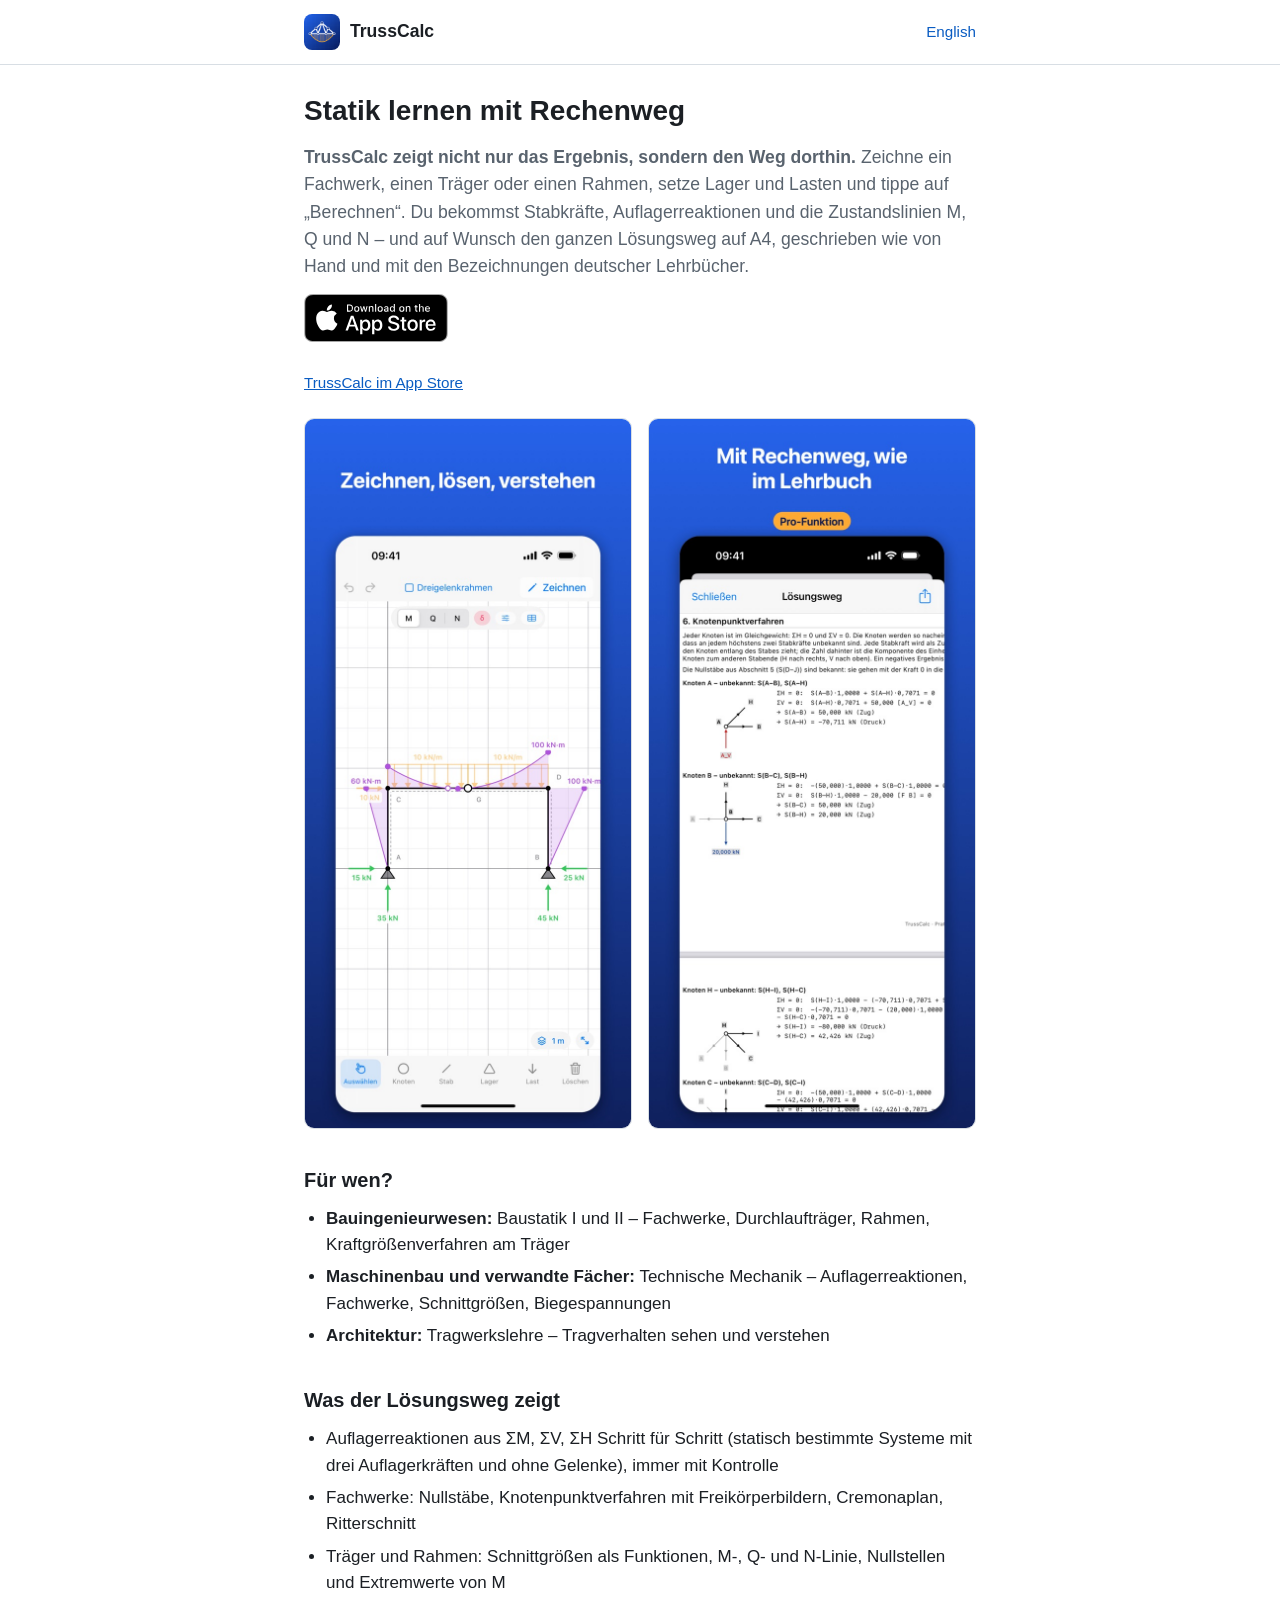
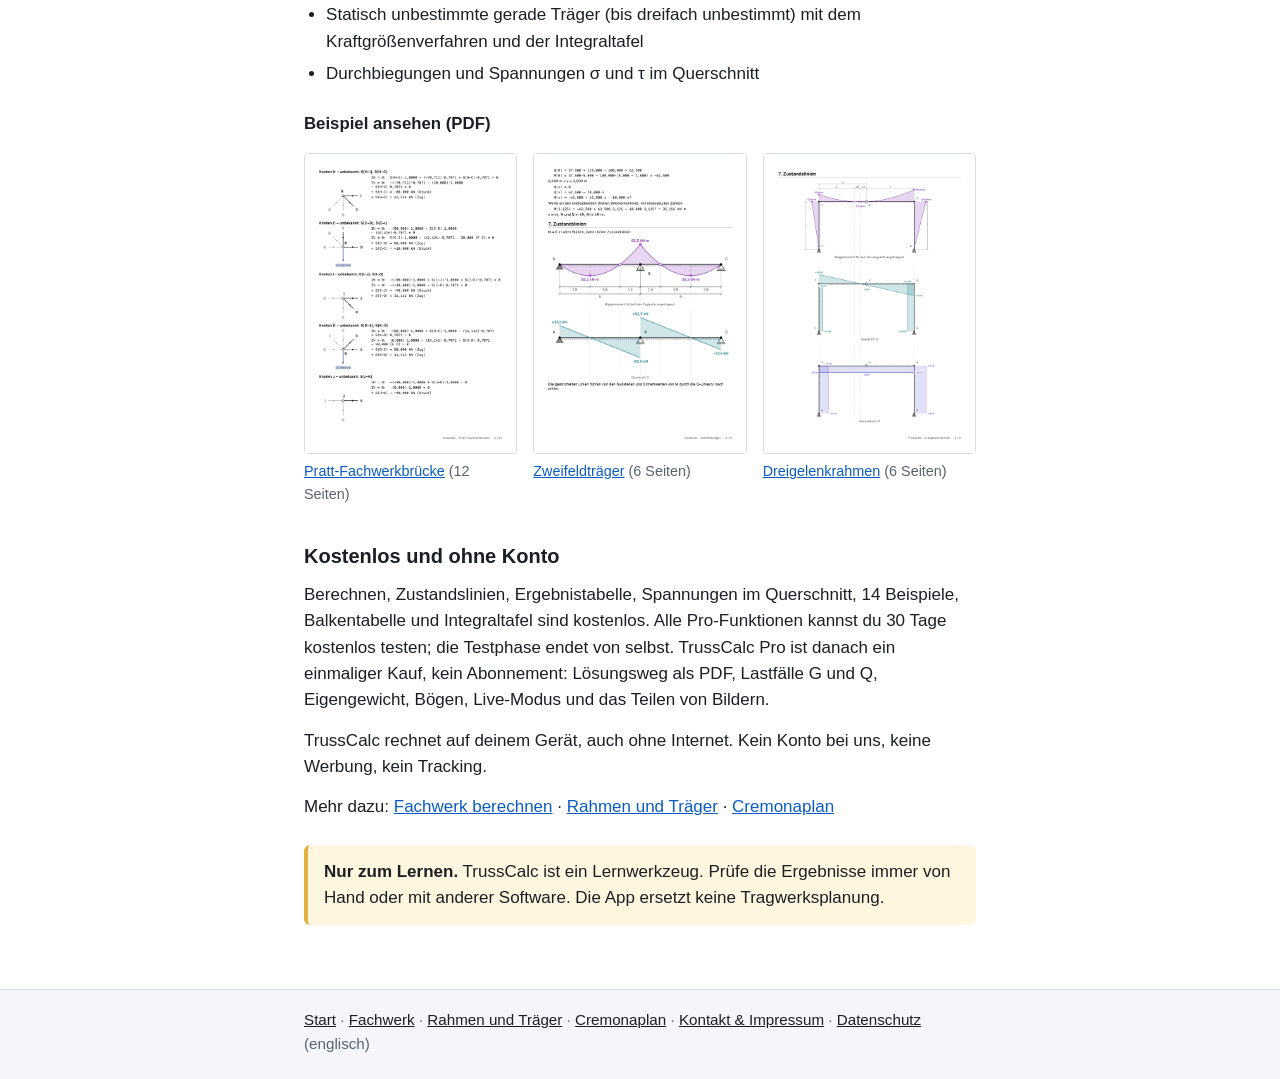
==== de/index.html @ 45646cab "German landing pages (de/): start, Fachwerk, Rahmen und Träger, Cremonaplan Texts from Site/landing-" ====
<!doctype html>
<html lang="de">
<head>
  <meta charset="utf-8">
  <meta name="viewport" content="width=device-width, initial-scale=1">
  <title>TrussCalc – Statik-App mit Rechenweg für iPhone und iPad</title>
  <meta name="description" content="Fachwerke, Träger und Rahmen zeichnen und berechnen – mit Rechenweg wie im Lehrbuch: Auflagerreaktionen, Knotenpunktverfahren, Cremonaplan, Schnittgrößen, Spannungen.">
  <link rel="alternate" hreflang="en" href="https://ganitunc.github.io/trusscalc-legal/">
  <link rel="alternate" hreflang="de" href="https://ganitunc.github.io/trusscalc-legal/de/">
  <link rel="alternate" hreflang="x-default" href="https://ganitunc.github.io/trusscalc-legal/">
  <link rel="icon" href="../icon.png">
  <link rel="apple-touch-icon" href="../icon.png">
  <link rel="stylesheet" href="../style.css">
</head>
<body>
  <header class="site">
    <div class="page">
      <a href="./"><img src="../icon.png" alt="" width="36" height="36">TrussCalc</a>
      <a class="lang" href="../" hreflang="en" lang="en">English</a>
    </div>
  </header>

  <main class="page">
    <h1>Statik lernen mit Rechenweg</h1>

    <p class="lead"><strong>TrussCalc zeigt nicht nur das Ergebnis, sondern den Weg dorthin.</strong> Zeichne ein
    Fachwerk, einen Träger oder einen Rahmen, setze Lager und Lasten und tippe auf „Berechnen“. Du bekommst
    Stabkräfte, Auflagerreaktionen und die Zustandslinien M, Q und N – und auf Wunsch den ganzen Lösungsweg auf A4,
    geschrieben wie von Hand und mit den Bezeichnungen deutscher Lehrbücher.</p>

    <div class="store">
      <a class="badge" href="https://apps.apple.com/de/app/id6832358090">
        <img src="../app-store-badge.svg" width="144" height="48" alt="Download on the App Store">
      </a>
      <p><a href="https://apps.apple.com/de/app/id6832358090">TrussCalc im App Store</a></p>
    </div>

    <div class="shots">
      <img src="bilder/01-zeichnen-loesen.jpg" width="660" height="1434" alt="TrussCalc auf dem iPhone: ein Rahmen mit seiner Momentenlinie">
      <img src="bilder/02-rechenweg.jpg" width="660" height="1434" alt="TrussCalc auf dem iPhone: eine Seite des Lösungswegs">
    </div>

    <h2>Für wen?</h2>
    <ul>
      <li><strong>Bauingenieurwesen:</strong> Baustatik I und II – Fachwerke, Durchlaufträger, Rahmen,
      Kraftgrößenverfahren am Träger</li>
      <li><strong>Maschinenbau und verwandte Fächer:</strong> Technische Mechanik – Auflagerreaktionen, Fachwerke,
      Schnittgrößen, Biegespannungen</li>
      <li><strong>Architektur:</strong> Tragwerkslehre – Tragverhalten sehen und verstehen</li>
    </ul>

    <h2>Was der Lösungsweg zeigt</h2>
    <ul>
      <li>Auflagerreaktionen aus ΣM, ΣV, ΣH Schritt für Schritt (statisch bestimmte Systeme mit drei
      Auflagerkräften und ohne Gelenke), immer mit Kontrolle</li>
      <li>Fachwerke: Nullstäbe, Knotenpunktverfahren mit Freikörperbildern, Cremonaplan, Ritterschnitt</li>
      <li>Träger und Rahmen: Schnittgrößen als Funktionen, M-, Q- und N-Linie, Nullstellen und Extremwerte von M</li>
      <li>Statisch unbestimmte gerade Träger (bis dreifach unbestimmt) mit dem Kraftgrößenverfahren und der
      Integraltafel</li>
      <li>Durchbiegungen und Spannungen σ und τ im Querschnitt</li>
    </ul>

    <h3>Beispiel ansehen (PDF)</h3>
    <div class="pages">
      <figure>
        <a href="beispiele/pratt-fachwerk.pdf"><img src="beispiele/pratt-fachwerk-s5.png" width="1200" height="1697" alt="Seite aus dem Lösungsweg der Pratt-Fachwerkbrücke: Knotenpunktverfahren"></a>
        <figcaption><a href="beispiele/pratt-fachwerk.pdf">Pratt-Fachwerkbrücke</a> (12 Seiten)</figcaption>
      </figure>
      <figure>
        <a href="beispiele/durchlauftraeger.pdf"><img src="beispiele/durchlauftraeger-s4.png" width="1200" height="1697" alt="Seite aus dem Lösungsweg des Zweifeldträgers: Zustandslinien"></a>
        <figcaption><a href="beispiele/durchlauftraeger.pdf">Zweifeldträger</a> (6 Seiten)</figcaption>
      </figure>
      <figure>
        <a href="beispiele/dreigelenkrahmen.pdf"><img src="beispiele/dreigelenkrahmen-s4.png" width="1200" height="1697" alt="Seite aus dem Lösungsweg des Dreigelenkrahmens: Zustandslinien"></a>
        <figcaption><a href="beispiele/dreigelenkrahmen.pdf">Dreigelenkrahmen</a> (6 Seiten)</figcaption>
      </figure>
    </div>

    <h2>Kostenlos und ohne Konto</h2>
    <p>Berechnen, Zustandslinien, Ergebnistabelle, Spannungen im Querschnitt, 14 Beispiele, Balkentabelle und
    Integraltafel sind kostenlos. Alle Pro-Funktionen kannst du 30 Tage kostenlos testen; die Testphase endet von
    selbst. TrussCalc Pro ist danach ein einmaliger Kauf, kein Abonnement: Lösungsweg als PDF, Lastfälle G und Q,
    Eigengewicht, Bögen, Live-Modus und das Teilen von Bildern.</p>
    <p>TrussCalc rechnet auf deinem Gerät, auch ohne Internet. Kein Konto bei uns, keine Werbung, kein Tracking.</p>

    <p>Mehr dazu: <a href="fachwerk.html">Fachwerk berechnen</a> · <a href="rahmen.html">Rahmen und Träger</a> ·
    <a href="cremonaplan.html">Cremonaplan</a></p>

    <div class="note">
      <p><strong>Nur zum Lernen.</strong> TrussCalc ist ein Lernwerkzeug. Prüfe die Ergebnisse immer von Hand oder
      mit anderer Software. Die App ersetzt keine Tragwerksplanung.</p>
    </div>
  </main>

  <footer class="site">
    <div class="page">
      <nav><a href="./">Start</a> · <a href="fachwerk.html">Fachwerk</a> · <a href="rahmen.html">Rahmen und Träger</a>
      · <a href="cremonaplan.html">Cremonaplan</a> · <a href="../imprint.html">Kontakt &amp; Impressum</a>
      · <a href="../privacy.html">Datenschutz</a> (englisch)</nav>
    </div>
  </footer>
</body>
</html>
---- style.css ----
/* TrussCalc site: one small stylesheet, system fonts only, light and dark. */
:root {
  --bg: #ffffff;
  --surface: #f4f6f9;
  --text: #1b1f24;
  --muted: #59636e;
  --line: #d8dee4;
  --accent: #0a5cc2;
  --note-bg: #fff6e0;
  --note-line: #e3b341;
  color-scheme: light dark;
}

@media (prefers-color-scheme: dark) {
  :root {
    --bg: #111418;
    --surface: #1b2027;
    --text: #e6e9ed;
    --muted: #9aa4af;
    --line: #2f363e;
    --accent: #6cb0ff;
    --note-bg: #2a2412;
    --note-line: #9e7a1f;
  }
}

* { box-sizing: border-box; }

html { -webkit-text-size-adjust: 100%; }

body {
  margin: 0;
  background: var(--bg);
  color: var(--text);
  font: 17px/1.55 -apple-system, BlinkMacSystemFont, "Segoe UI", Roboto, Helvetica, Arial, sans-serif;
}

.page {
  max-width: 44rem;
  margin: 0 auto;
  padding: 0 16px;
}

header.site {
  border-bottom: 1px solid var(--line);
}

header.site .page {
  display: flex;
  align-items: center;
  gap: 10px;
  padding-top: 14px;
  padding-bottom: 14px;
}

header.site a {
  display: flex;
  align-items: center;
  gap: 10px;
  color: var(--text);
  text-decoration: none;
  font-weight: 600;
  font-size: 1.1rem;
}

header.site img {
  width: 36px;
  height: 36px;
  border-radius: 8px;
}

main.page { padding-top: 28px; padding-bottom: 40px; }

h1 {
  font-size: 1.75rem;
  line-height: 1.25;
  margin: 0 0 16px;
}

h2 {
  font-size: 1.25rem;
  margin: 36px 0 10px;
}

h3 {
  font-size: 1.05rem;
  margin: 24px 0 8px;
}

p, ul { margin: 0 0 14px; }

ul { padding-left: 1.3em; }

li { margin-bottom: 6px; }

a { color: var(--accent); overflow-wrap: anywhere; }

.lead {
  font-size: 1.1rem;
  color: var(--muted);
}

/* Apple's badge, unchanged: at least 40 px high on screen, clear space of a
   quarter of its height on every side (12 px at 48 px). */
.store {
  margin: 8px 0 24px;
}

.store .badge {
  display: inline-block;
  padding: 12px;
  margin: -12px;
  line-height: 0;
}

.store .badge img {
  display: block;
  width: 144px;
  height: 48px;
}

.store p {
  margin: 20px 0 0;
  font-size: 0.95rem;
}

.note {
  margin: 24px 0;
  padding: 14px 16px;
  border-left: 4px solid var(--note-line);
  border-radius: 6px;
  background: var(--note-bg);
}

.note p:last-child { margin-bottom: 0; }

dl.faq dt {
  font-weight: 600;
  margin-top: 16px;
}

dl.faq dd {
  margin: 4px 0 0;
}

/* The imprint stays plain, full-size, selectable text (§ 5 DDG). */
.imprint {
  margin-top: 44px;
  padding-top: 8px;
  border-top: 1px solid var(--line);
}

.imprint address {
  font-style: normal;
  margin-bottom: 14px;
}

.updated { color: var(--muted); }

footer.site {
  border-top: 1px solid var(--line);
  background: var(--surface);
}

footer.site .page {
  padding-top: 18px;
  padding-bottom: 24px;
  color: var(--muted);
  font-size: 0.95rem;
}

footer.site a { color: var(--text); }

/* German landing pages (de/): pictures of the app and of sample reports. */
header.site .lang {
  margin-left: auto;
  font-weight: 400;
  font-size: 0.95rem;
  color: var(--accent);
}

img { max-width: 100%; height: auto; }

.shots {
  display: grid;
  grid-template-columns: repeat(2, minmax(0, 1fr));
  gap: 16px;
  margin: 20px 0 24px;
}

.shots.single { grid-template-columns: minmax(0, 22rem); justify-content: center; }

.shots img, .pages img {
  display: block;
  width: 100%;
  border: 1px solid var(--line);
  border-radius: 10px;
}

.pages img { border-radius: 4px; background: #ffffff; }

.pages {
  display: grid;
  grid-template-columns: repeat(auto-fit, minmax(9.5rem, 1fr));
  gap: 16px;
  margin: 16px 0 24px;
}

figure { margin: 0; }

figcaption {
  margin-top: 6px;
  font-size: 0.9rem;
  color: var(--muted);
}

ol { margin: 0 0 14px; padding-left: 1.5em; }

footer.site nav a { white-space: nowrap; }
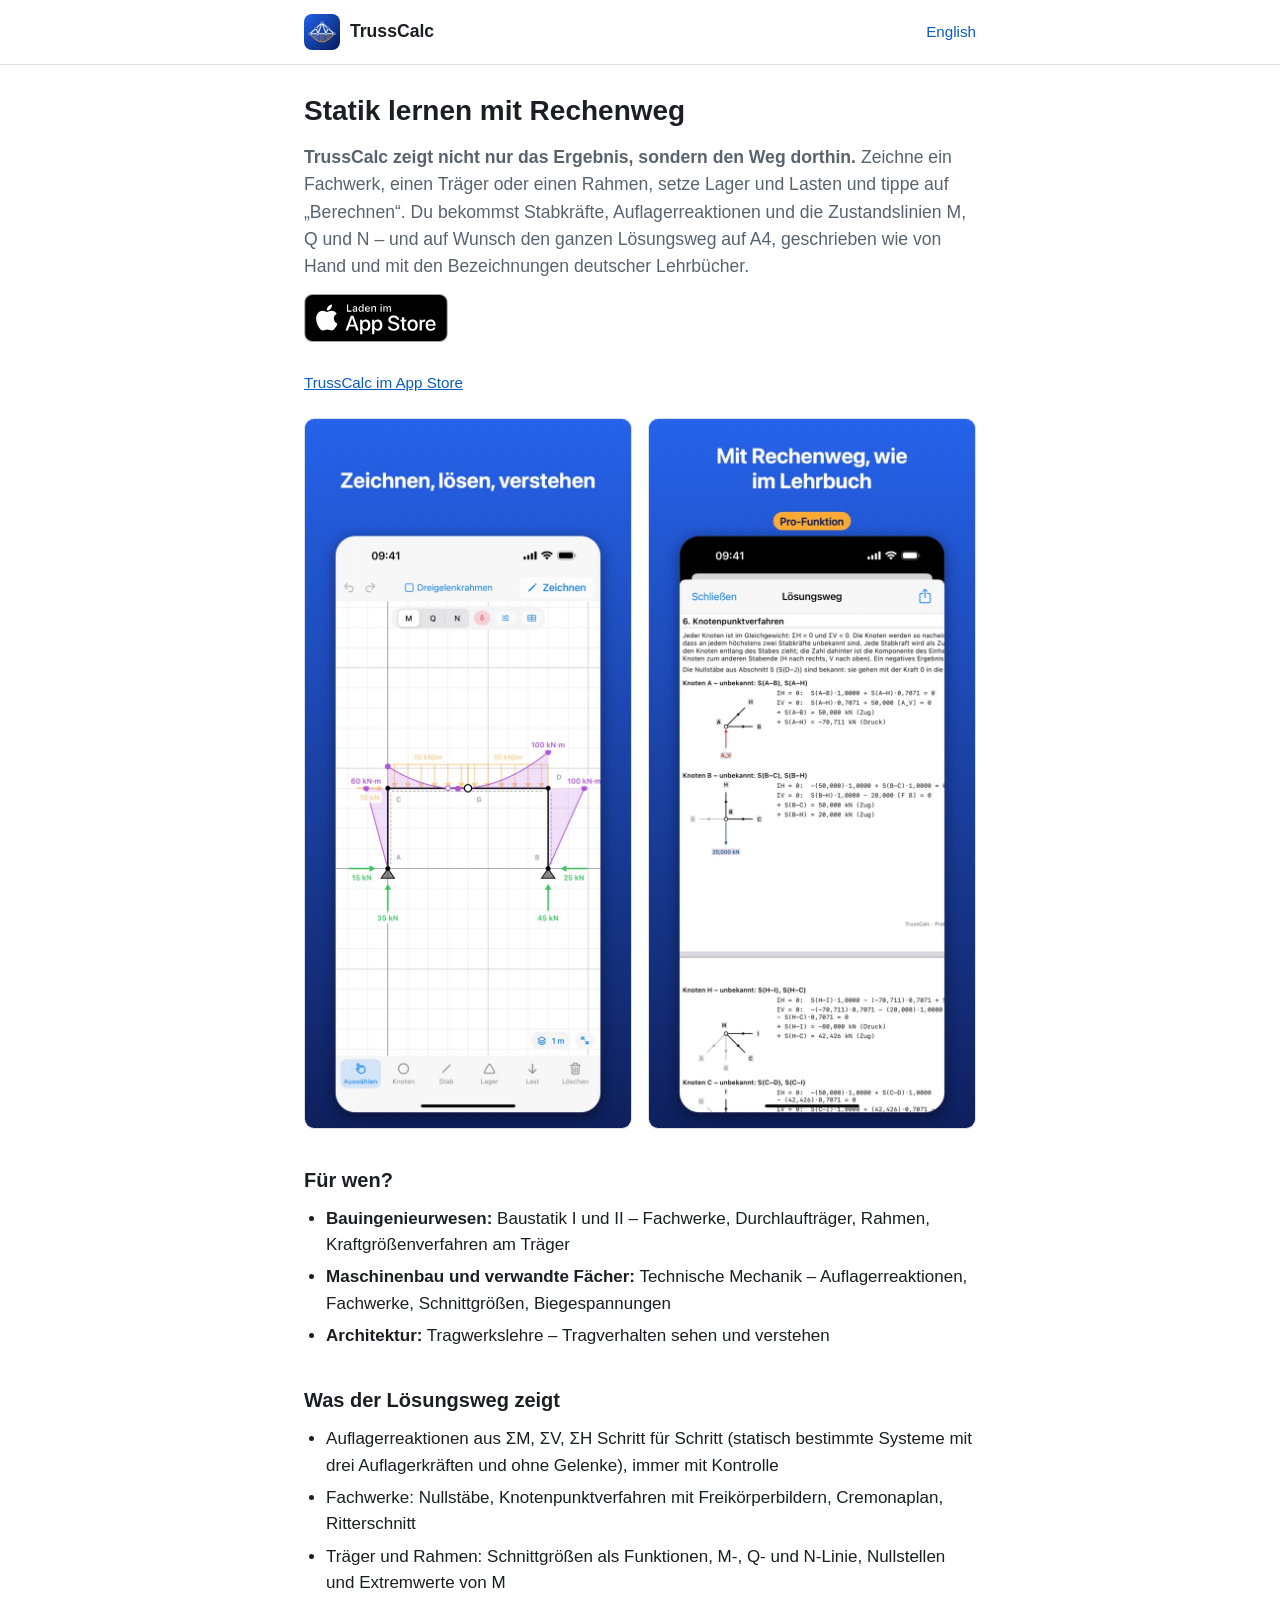
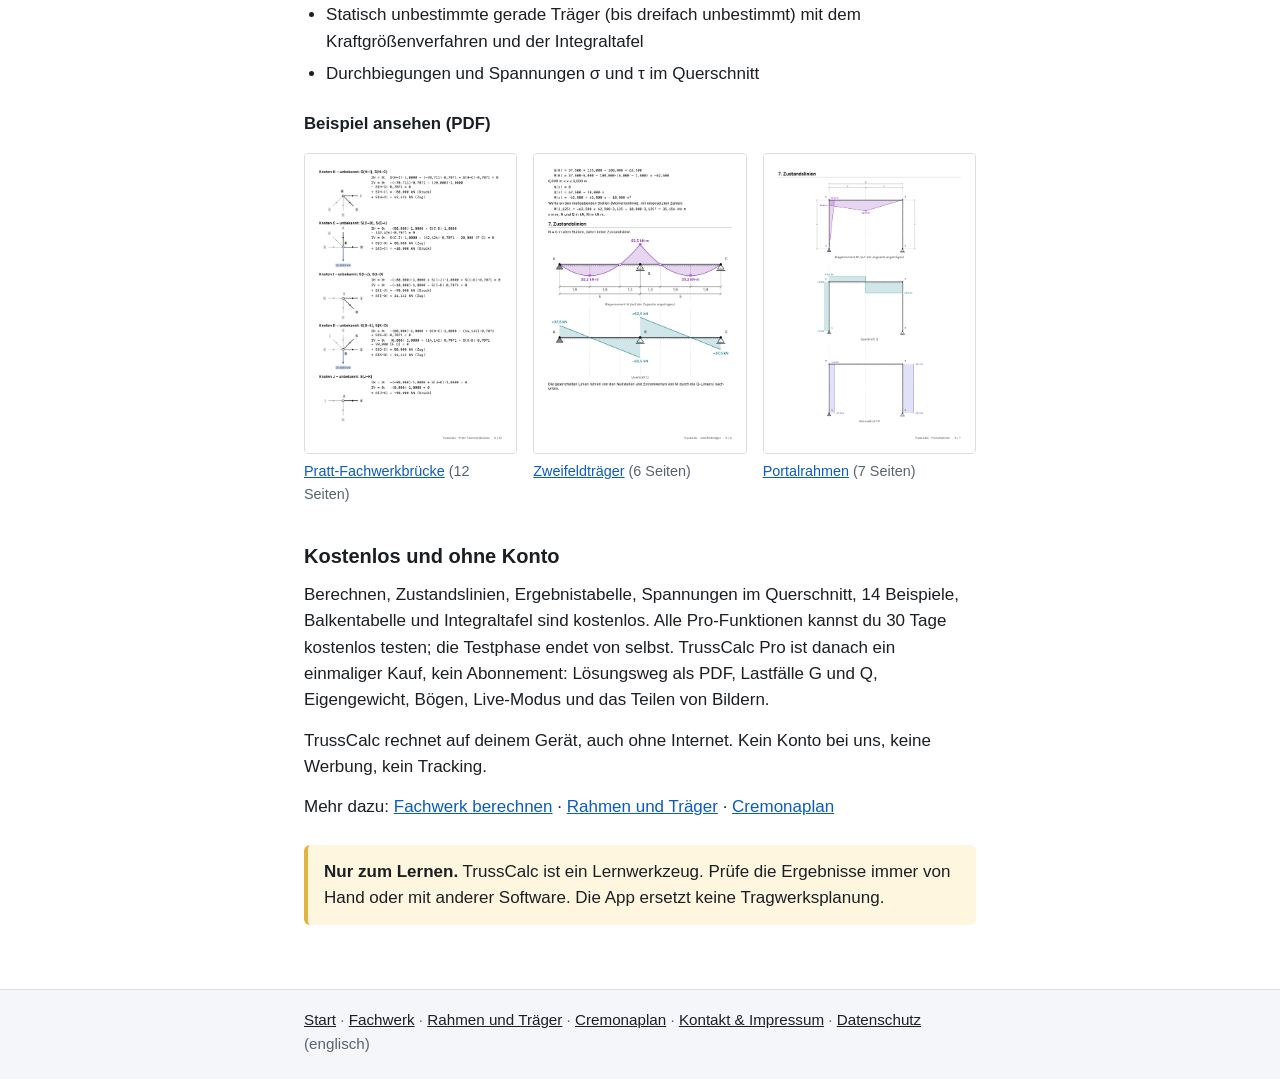
==== commit 838c2d3f: "German pages: Apple's German badge, Portalrahmen example, true minus in the PDFs - de/app-store-badg" ====
--- a/de/index.html
+++ b/de/index.html
@@ -30,7 +30,7 @@
 
     <div class="store">
       <a class="badge" href="https://apps.apple.com/de/app/id6832358090">
-        <img src="../app-store-badge.svg" width="144" height="48" alt="Download on the App Store">
+        <img src="app-store-badge-de.svg" width="144" height="48" alt="Laden im App Store">
       </a>
       <p><a href="https://apps.apple.com/de/app/id6832358090">TrussCalc im App Store</a></p>
     </div>
@@ -71,8 +71,8 @@
         <figcaption><a href="beispiele/durchlauftraeger.pdf">Zweifeldträger</a> (6 Seiten)</figcaption>
       </figure>
       <figure>
-        <a href="beispiele/dreigelenkrahmen.pdf"><img src="beispiele/dreigelenkrahmen-s4.png" width="1200" height="1697" alt="Seite aus dem Lösungsweg des Dreigelenkrahmens: Zustandslinien"></a>
-        <figcaption><a href="beispiele/dreigelenkrahmen.pdf">Dreigelenkrahmen</a> (6 Seiten)</figcaption>
+        <a href="beispiele/portalrahmen.pdf"><img src="beispiele/portalrahmen-s5.png" width="1200" height="1697" alt="Seite aus dem Lösungsweg des Portalrahmens: Zustandslinien"></a>
+        <figcaption><a href="beispiele/portalrahmen.pdf">Portalrahmen</a> (7 Seiten)</figcaption>
       </figure>
     </div>
 
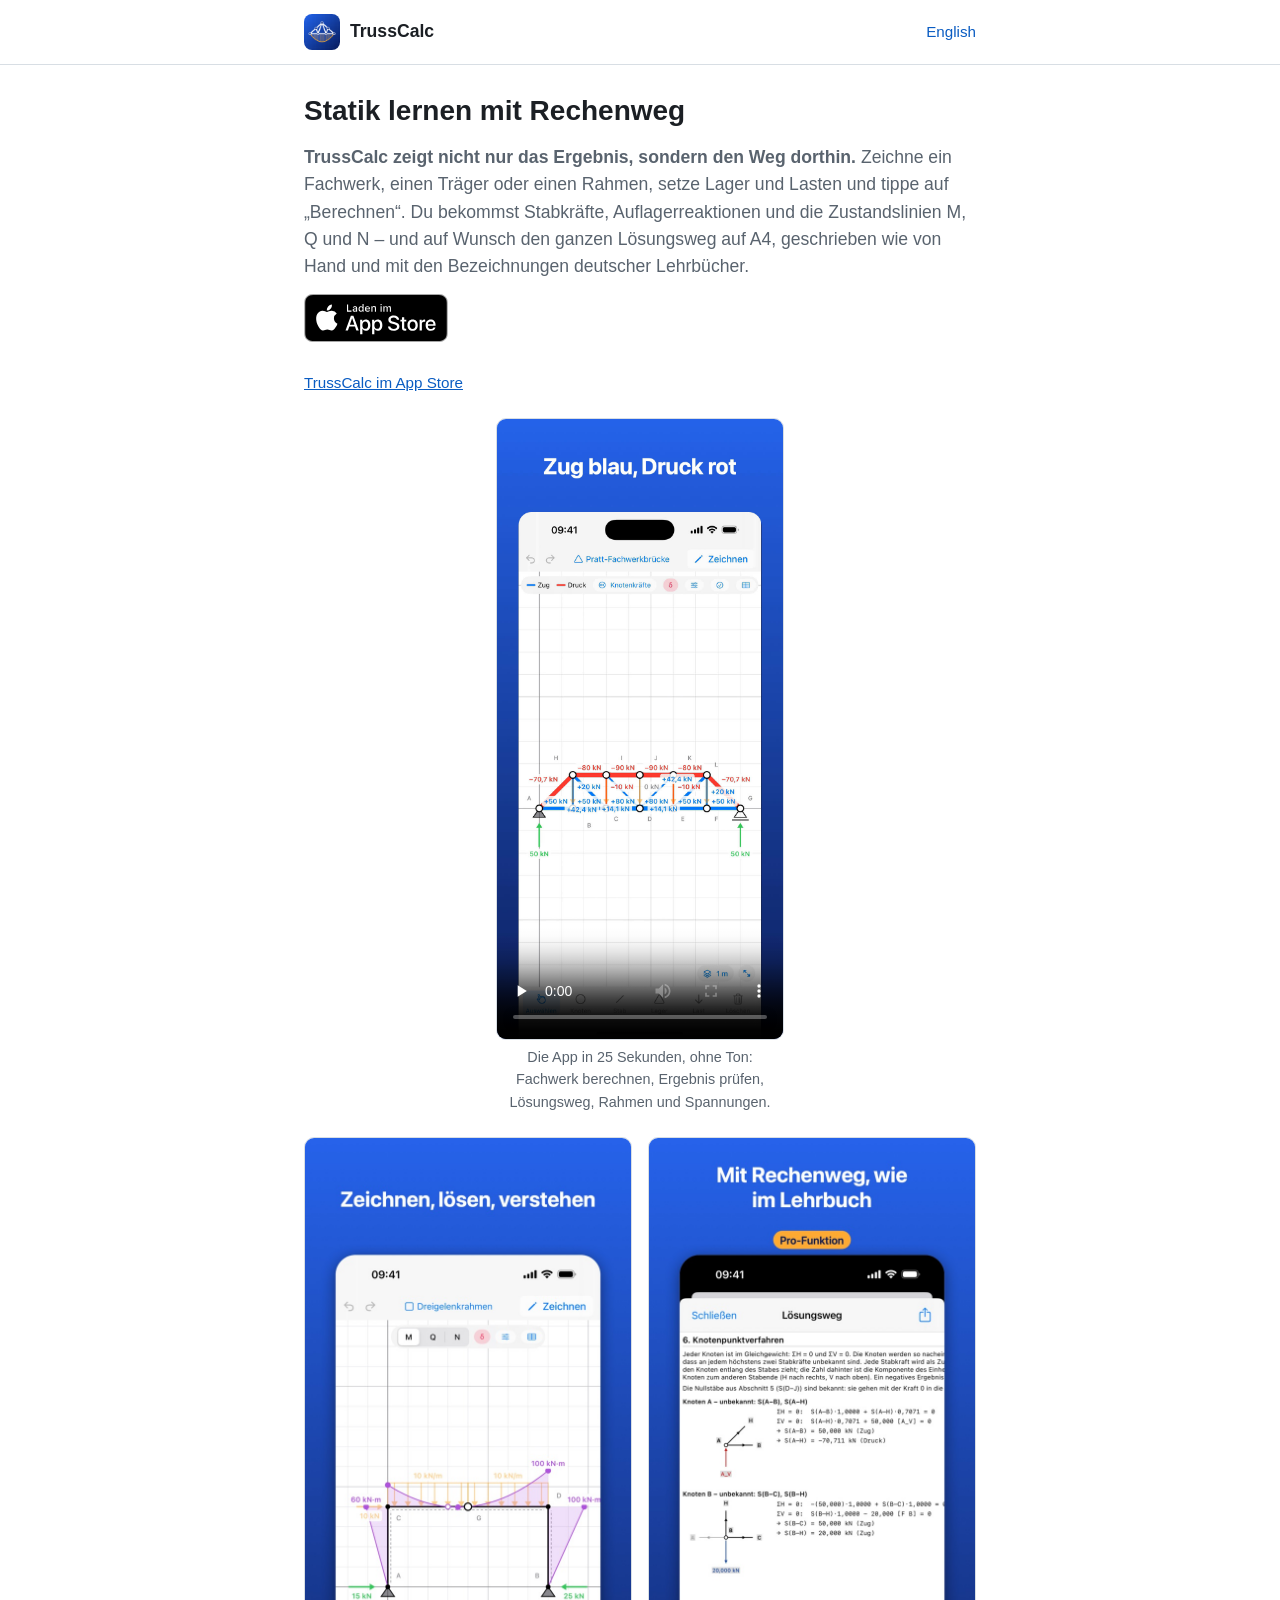
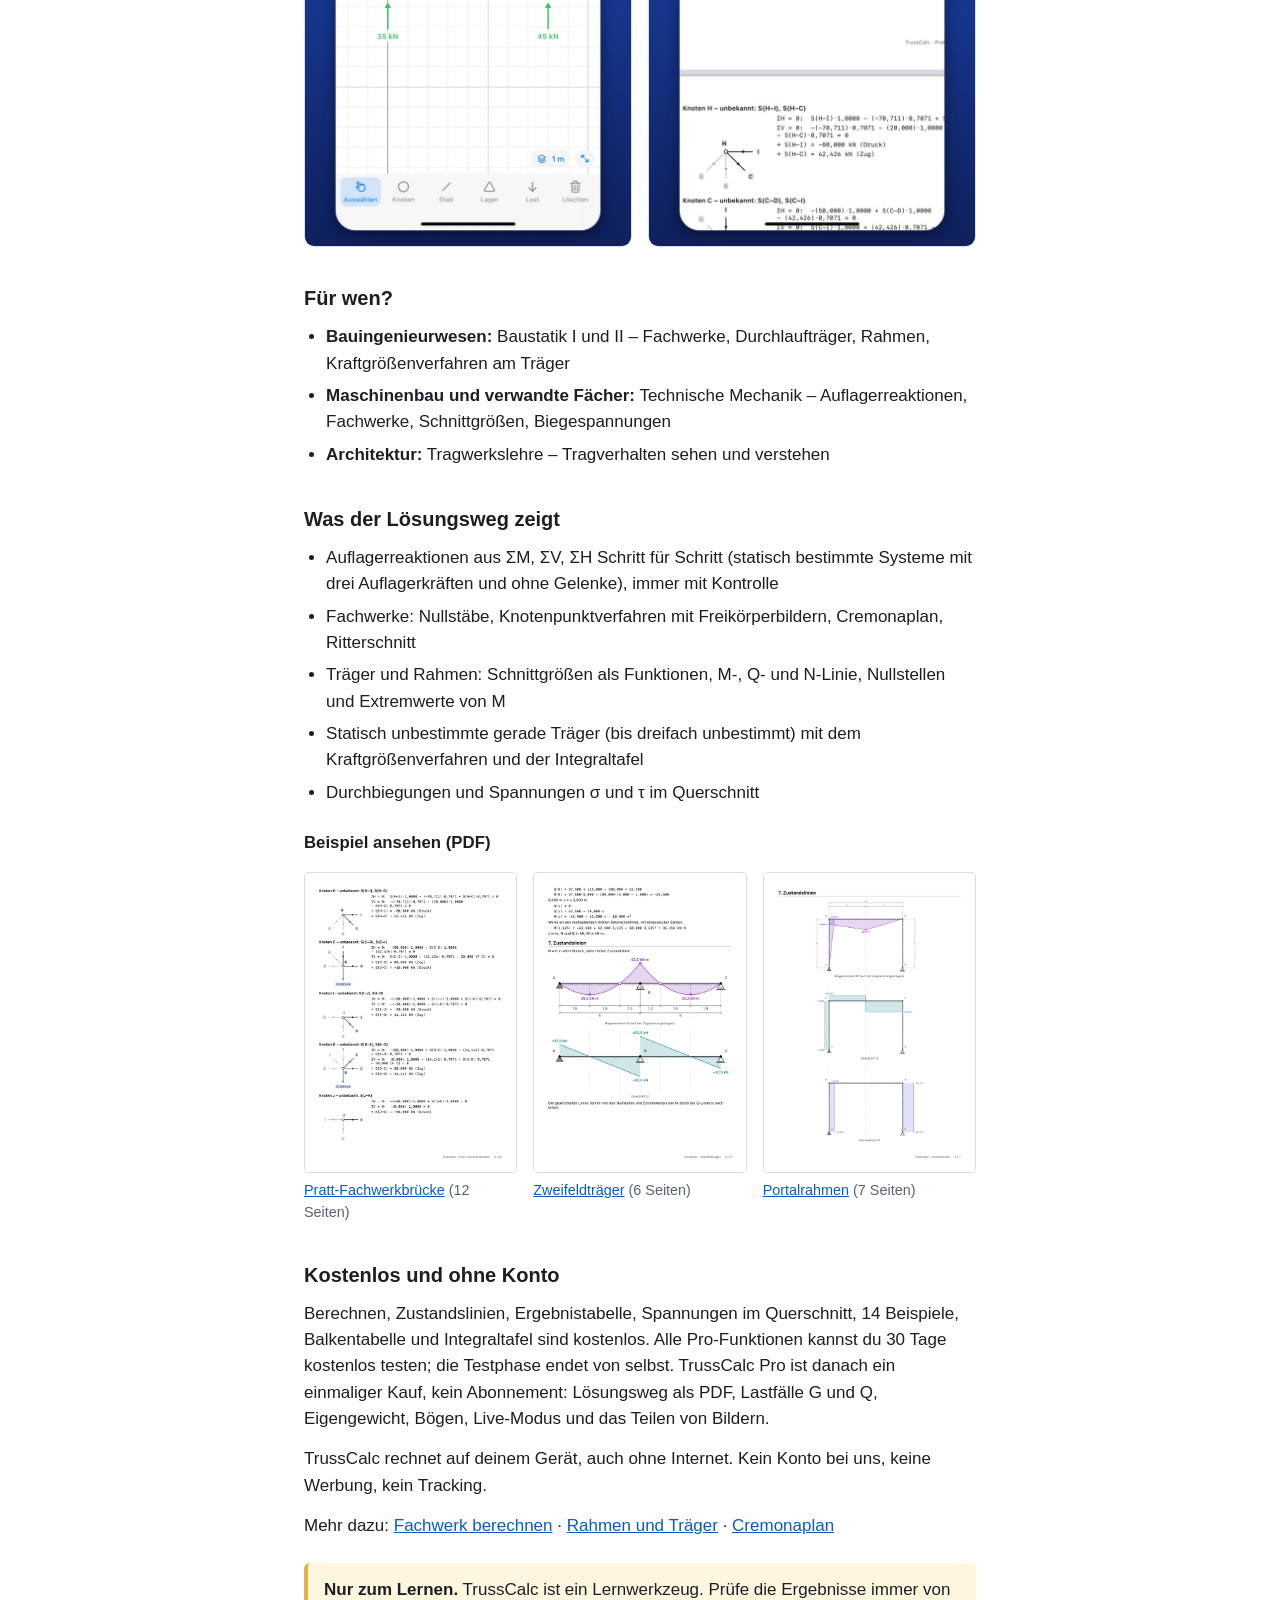
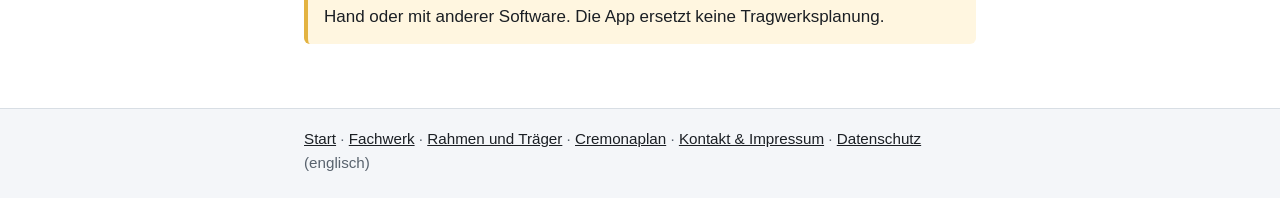
==== commit 5c6adea4: "Preview video on the German and English start pages A web copy of the App Store preview (no sound, 1" ====
--- a/de/index.html
+++ b/de/index.html
@@ -34,6 +34,15 @@
       </a>
       <p><a href="https://apps.apple.com/de/app/id6832358090">TrussCalc im App Store</a></p>
     </div>
+
+    <figure class="video">
+      <video controls preload="none" playsinline width="886" height="1920" poster="../video/poster-de.jpg"
+        aria-label="Video: TrussCalc auf dem iPhone">
+        <source src="../video/trusscalc-de.mp4" type="video/mp4">
+      </video>
+      <figcaption>Die App in 25 Sekunden, ohne Ton: Fachwerk berechnen, Ergebnis prüfen, Lösungsweg, Rahmen und
+      Spannungen.</figcaption>
+    </figure>
 
     <div class="shots">
       <img src="bilder/01-zeichnen-loesen.jpg" width="660" height="1434" alt="TrussCalc auf dem iPhone: ein Rahmen mit seiner Momentenlinie">
--- a/style.css
+++ b/style.css
@@ -208,6 +208,23 @@
 
 figure { margin: 0; }
 
+/* The App Store preview video: portrait, no autoplay, loaded only when played. */
+.video {
+  max-width: 18rem;
+  margin: 20px auto 24px;
+}
+
+.video video {
+  display: block;
+  width: 100%;
+  height: auto;
+  border: 1px solid var(--line);
+  border-radius: 10px;
+  background: var(--surface);
+}
+
+.video figcaption { text-align: center; }
+
 figcaption {
   margin-top: 6px;
   font-size: 0.9rem;
